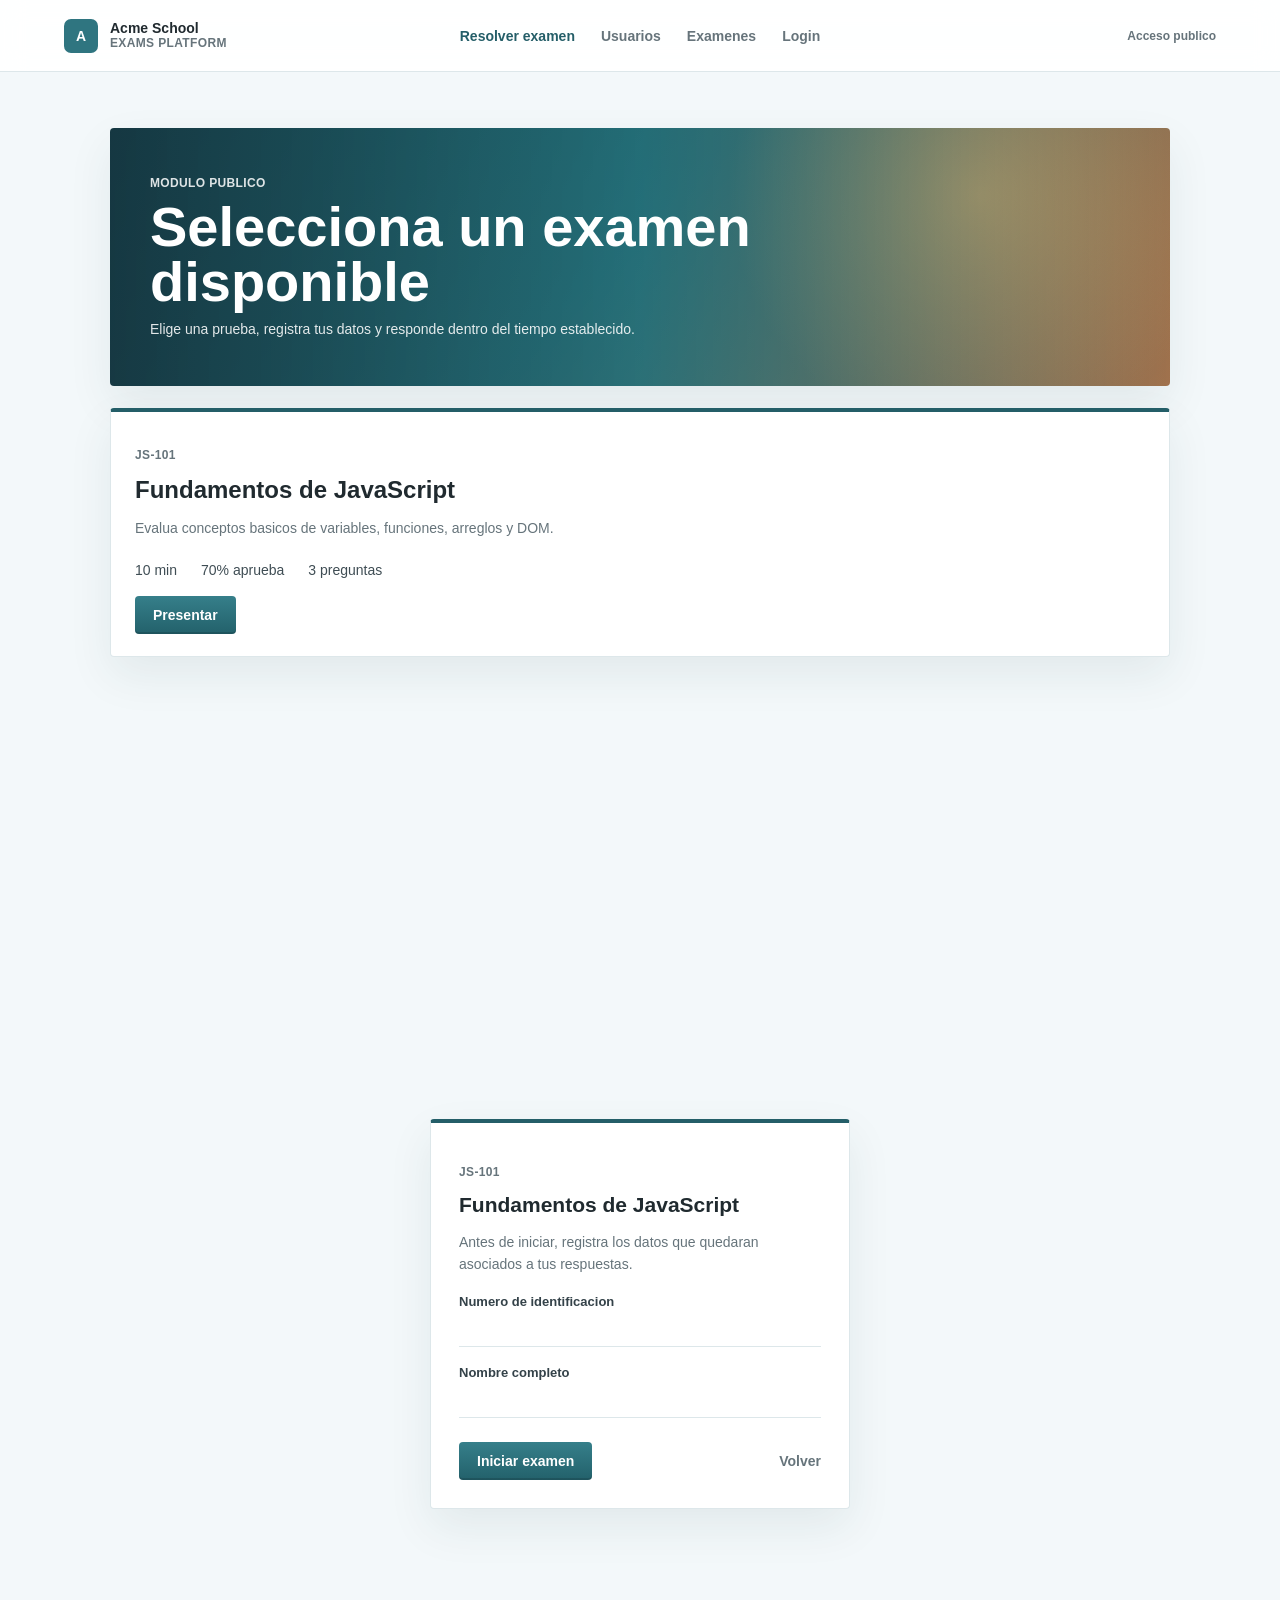
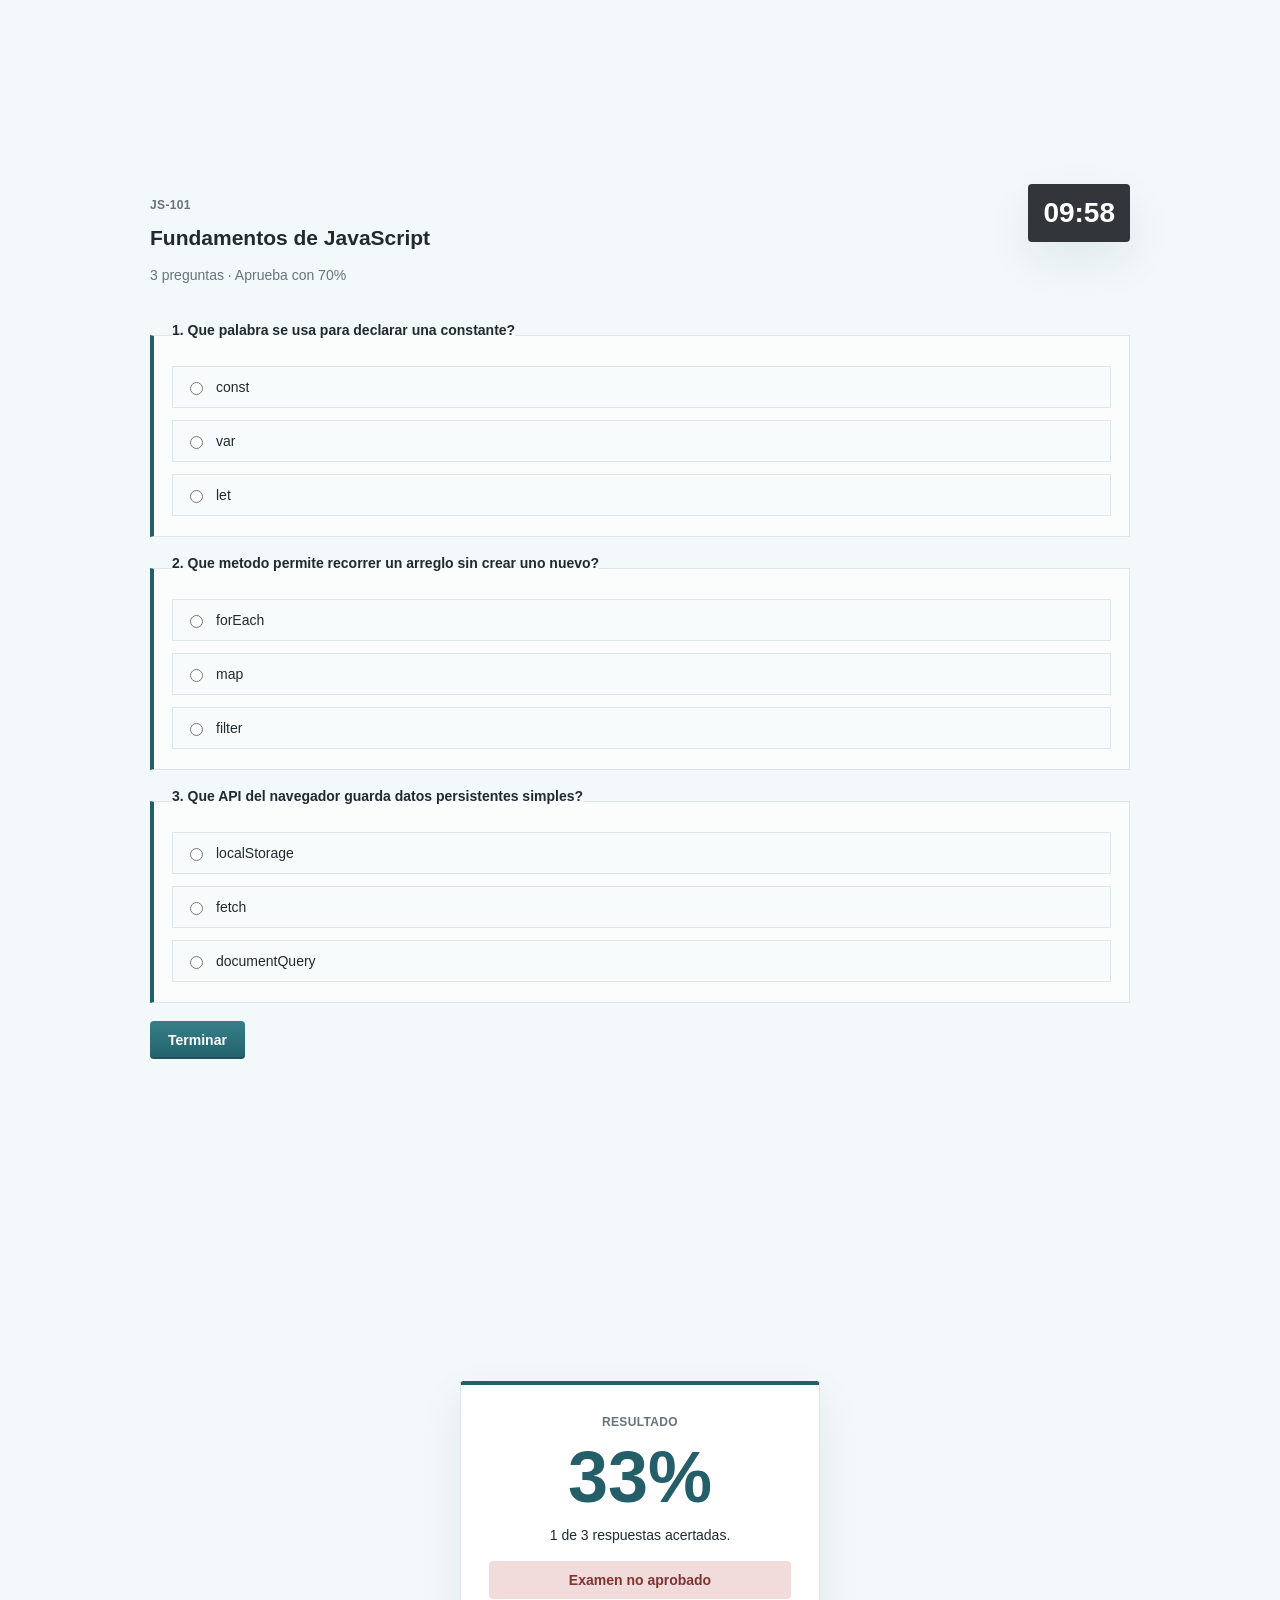
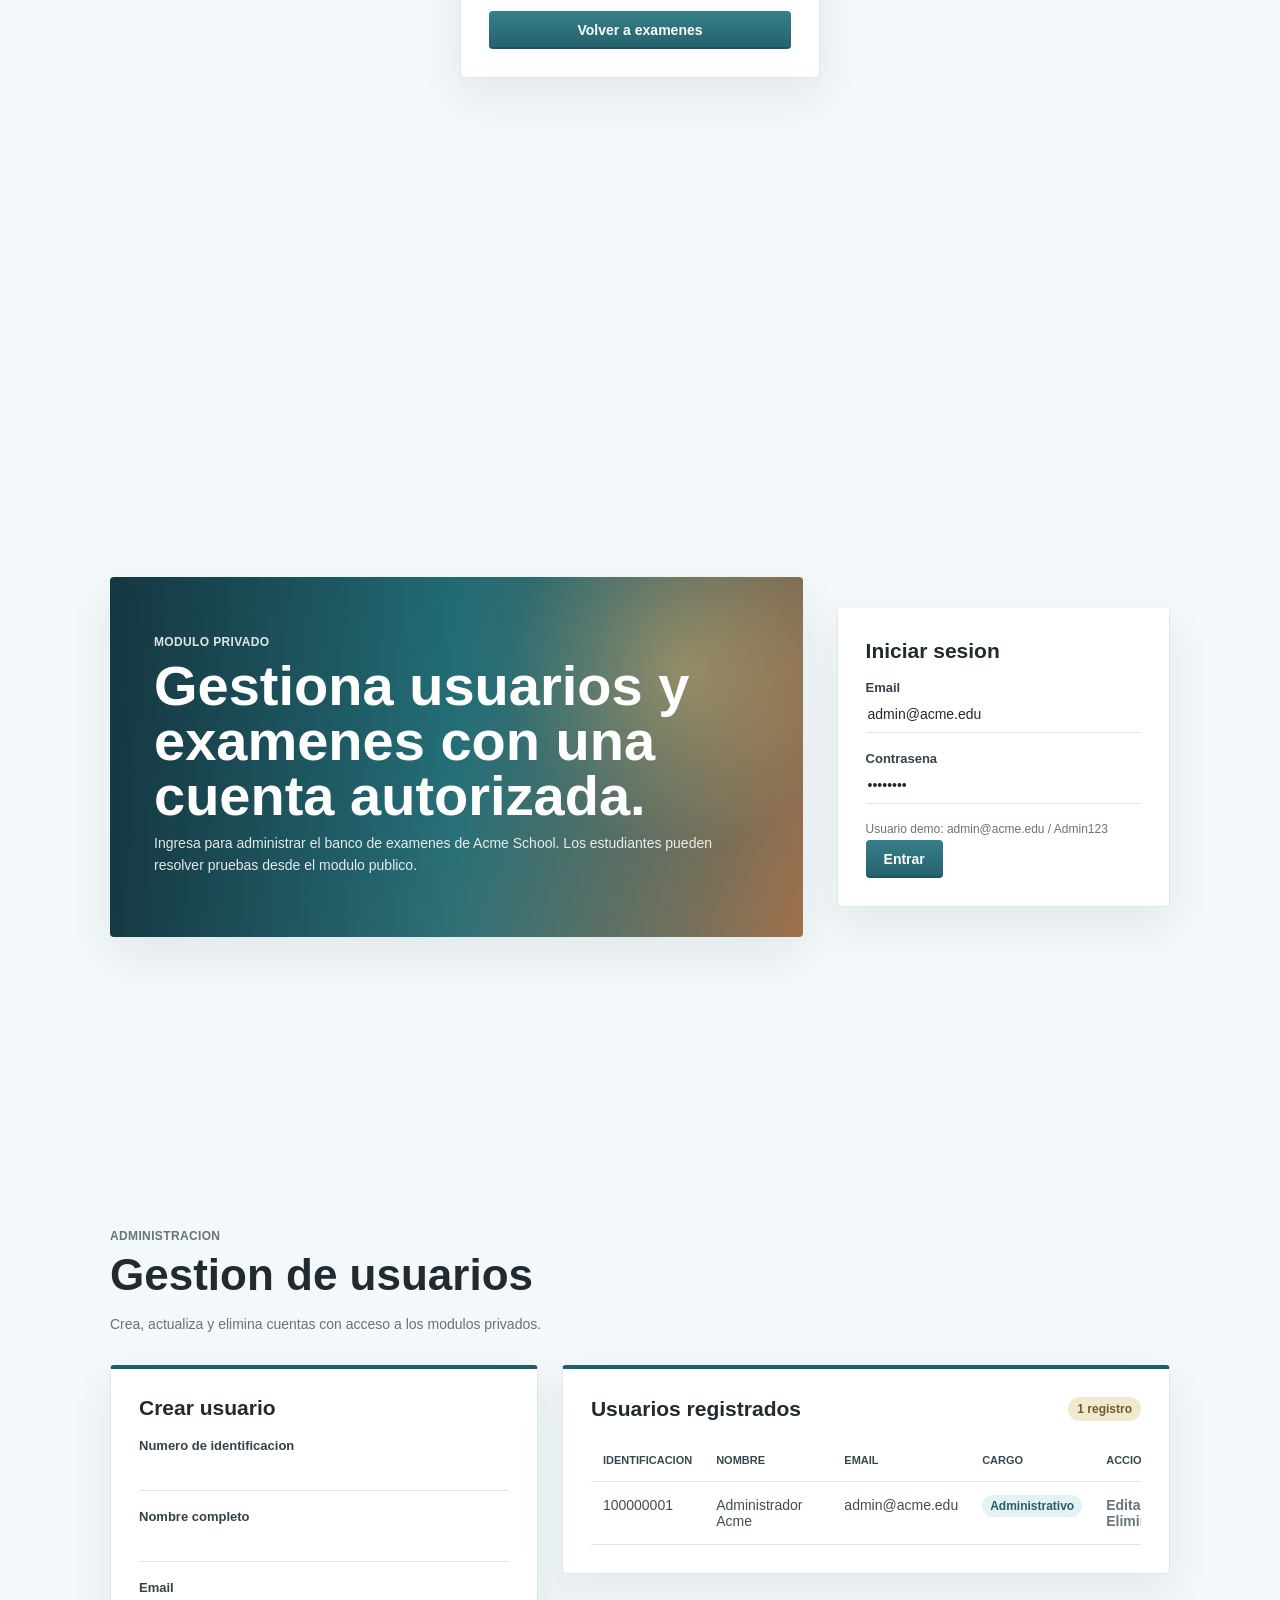
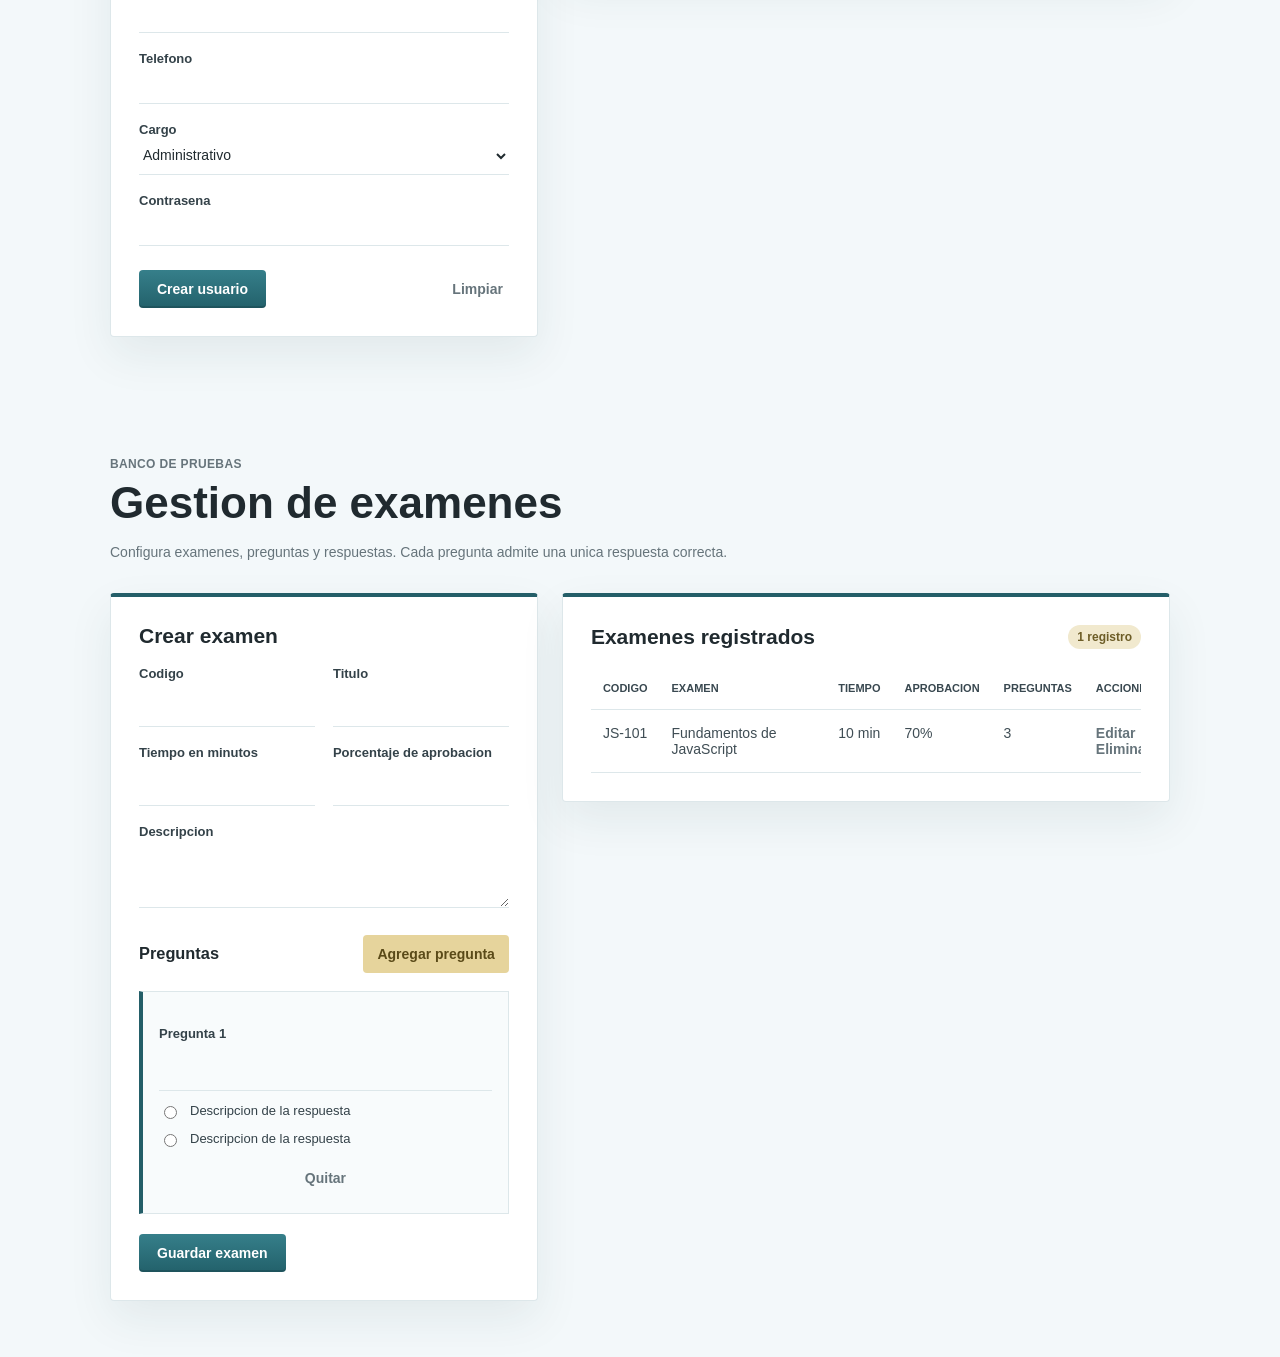
==== index.html @ 134f42f5 "Add Acme School static layout" ====
<!DOCTYPE html>
<html lang="es">
<head>
  <meta charset="UTF-8">
  <meta name="viewport" content="width=device-width, initial-scale=1.0">
  <title>Acme School | Exam platform</title>
  <link rel="stylesheet" href="style.css">
</head>
<body>
  <header class="app-header">
    <a class="brand" href="#resolver">
      <span class="brand-mark">A</span>
      <span>
        <strong>Acme School</strong>
        <small>Exams platform</small>
      </span>
    </a>

    <nav class="main-nav" aria-label="Navegacion principal">
      <a class="active" href="#resolver">Resolver examen</a>
      <a href="#usuarios">Usuarios</a>
      <a href="#examenes">Examenes</a>
      <a href="#login">Login</a>
    </nav>

    <span class="session-label">Acceso publico</span>
  </header>

  <main>
    <section class="view public-view" id="resolver">
      <div class="hero-card">
        <span>Modulo publico</span>
        <h1>Selecciona un examen disponible</h1>
        <p>Elige una prueba, registra tus datos y responde dentro del tiempo establecido.</p>
      </div>

      <article class="exam-card">
        <p class="code">JS-101</p>
        <h2>Fundamentos de JavaScript</h2>
        <p>Evalua conceptos basicos de variables, funciones, arreglos y DOM.</p>
        <div class="meta-row">
          <span>10 min</span>
          <span>70% aprueba</span>
          <span>3 preguntas</span>
        </div>
        <a class="primary-button" href="#registro">Presentar</a>
      </article>
    </section>

    <section class="view centered-view" id="registro">
      <form class="panel narrow-panel">
        <p class="code">JS-101</p>
        <h1>Fundamentos de JavaScript</h1>
        <p>Antes de iniciar, registra los datos que quedaran asociados a tus respuestas.</p>

        <label for="studentId">Numero de identificacion</label>
        <input id="studentId" type="text">

        <label for="studentName">Nombre completo</label>
        <input id="studentName" type="text">

        <div class="form-actions">
          <a class="primary-button" href="#presentacion">Iniciar examen</a>
          <a class="ghost-link" href="#resolver">Volver</a>
        </div>
      </form>
    </section>

    <section class="view exam-view" id="presentacion">
      <div class="exam-heading">
        <div>
          <p class="code">JS-101</p>
          <h1>Fundamentos de JavaScript</h1>
          <p>3 preguntas · Aprueba con 70%</p>
        </div>
        <strong class="timer">09:58</strong>
      </div>

      <form class="questions-form">
        <fieldset class="question-card">
          <legend>1. Que palabra se usa para declarar una constante?</legend>
          <label><input type="radio" name="q1"> const</label>
          <label><input type="radio" name="q1"> var</label>
          <label><input type="radio" name="q1"> let</label>
        </fieldset>

        <fieldset class="question-card">
          <legend>2. Que metodo permite recorrer un arreglo sin crear uno nuevo?</legend>
          <label><input type="radio" name="q2"> forEach</label>
          <label><input type="radio" name="q2"> map</label>
          <label><input type="radio" name="q2"> filter</label>
        </fieldset>

        <fieldset class="question-card">
          <legend>3. Que API del navegador guarda datos persistentes simples?</legend>
          <label><input type="radio" name="q3"> localStorage</label>
          <label><input type="radio" name="q3"> fetch</label>
          <label><input type="radio" name="q3"> documentQuery</label>
        </fieldset>

        <a class="primary-button finish-button" href="#resultado">Terminar</a>
      </form>
    </section>

    <section class="view centered-view" id="resultado">
      <article class="result-card">
        <span>Resultado</span>
        <strong>33%</strong>
        <p>1 de 3 respuestas acertadas.</p>
        <div class="status fail">Examen no aprobado</div>
        <a class="primary-button wide-button" href="#resolver">Volver a examenes</a>
      </article>
    </section>

    <section class="view login-view" id="login">
      <div class="login-hero">
        <span>Modulo privado</span>
        <h1>Gestiona usuarios y examenes con una cuenta autorizada.</h1>
        <p>Ingresa para administrar el banco de examenes de Acme School. Los estudiantes pueden resolver pruebas desde el modulo publico.</p>
      </div>

      <form class="panel login-panel">
        <h2>Iniciar sesion</h2>
        <label for="email">Email</label>
        <input id="email" type="email" value="admin@acme.edu">

        <label for="password">Contrasena</label>
        <input id="password" type="password" value="Admin123">

        <p class="hint">Usuario demo: admin@acme.edu / Admin123</p>
        <button class="primary-button" type="button">Entrar</button>
      </form>
    </section>

    <section class="view management-view" id="usuarios">
      <div class="section-title">
        <span>Administracion</span>
        <h1>Gestion de usuarios</h1>
        <p>Crea, actualiza y elimina cuentas con acceso a los modulos privados.</p>
      </div>

      <div class="split-layout">
        <form class="panel">
          <h2>Crear usuario</h2>
          <label>Numero de identificacion</label>
          <input type="text">
          <label>Nombre completo</label>
          <input type="text">
          <label>Email</label>
          <input type="email">
          <label>Telefono</label>
          <input type="tel">
          <label>Cargo</label>
          <select>
            <option>Administrativo</option>
            <option>Docente</option>
          </select>
          <label>Contrasena</label>
          <input type="password">
          <div class="form-actions">
            <button class="primary-button" type="button">Crear usuario</button>
            <button class="plain-button" type="button">Limpiar</button>
          </div>
        </form>

        <article class="panel table-panel">
          <div class="panel-title-row">
            <h2>Usuarios registrados</h2>
            <span>1 registro</span>
          </div>
          <div class="table-wrap">
            <table>
              <thead>
                <tr>
                  <th>Identificacion</th>
                  <th>Nombre</th>
                  <th>Email</th>
                  <th>Cargo</th>
                  <th>Acciones</th>
                </tr>
              </thead>
              <tbody>
                <tr>
                  <td>100000001</td>
                  <td>Administrador Acme</td>
                  <td>admin@acme.edu</td>
                  <td><span class="pill">Administrativo</span></td>
                  <td><a href="#">Editar</a> <a href="#">Eliminar</a></td>
                </tr>
              </tbody>
            </table>
          </div>
        </article>
      </div>
    </section>

    <section class="view management-view" id="examenes">
      <div class="section-title">
        <span>Banco de pruebas</span>
        <h1>Gestion de examenes</h1>
        <p>Configura examenes, preguntas y respuestas. Cada pregunta admite una unica respuesta correcta.</p>
      </div>

      <div class="split-layout">
        <form class="panel">
          <h2>Crear examen</h2>
          <div class="two-columns">
            <label>Codigo<input type="text"></label>
            <label>Titulo<input type="text"></label>
            <label>Tiempo en minutos<input type="number"></label>
            <label>Porcentaje de aprobacion<input type="number"></label>
          </div>
          <label>Descripcion</label>
          <textarea rows="4"></textarea>

          <div class="panel-title-row questions-title">
            <h3>Preguntas</h3>
            <button class="secondary-button" type="button">Agregar pregunta</button>
          </div>

          <div class="question-editor">
            <label>Pregunta 1</label>
            <input type="text">
            <label class="answer-row"><input type="radio" name="correct"> Descripcion de la respuesta</label>
            <label class="answer-row"><input type="radio" name="correct"> Descripcion de la respuesta</label>
            <button class="plain-button" type="button">Quitar</button>
          </div>

          <button class="primary-button" type="button">Guardar examen</button>
        </form>

        <article class="panel table-panel">
          <div class="panel-title-row">
            <h2>Examenes registrados</h2>
            <span>1 registro</span>
          </div>
          <div class="table-wrap">
            <table>
              <thead>
                <tr>
                  <th>Codigo</th>
                  <th>Examen</th>
                  <th>Tiempo</th>
                  <th>Aprobacion</th>
                  <th>Preguntas</th>
                  <th>Acciones</th>
                </tr>
              </thead>
              <tbody>
                <tr>
                  <td>JS-101</td>
                  <td>Fundamentos de JavaScript</td>
                  <td>10 min</td>
                  <td>70%</td>
                  <td>3</td>
                  <td><a href="#">Editar</a> <a href="#">Eliminar</a></td>
                </tr>
              </tbody>
            </table>
          </div>
        </article>
      </div>
    </section>
  </main>
</body>
</html>
---- style.css ----
* {
  box-sizing: border-box;
}

:root {
  --bg: #f3f8fa;
  --surface: #ffffff;
  --surface-soft: #f8fbfc;
  --line: #dde7ea;
  --text: #202a2f;
  --muted: #66747b;
  --brand: #2f7580;
  --brand-dark: #245e68;
  --brand-soft: #e5f2f4;
  --warning: #e6d49c;
  --danger-soft: #f1dcdb;
  --danger: #7f3432;
  --shadow: 0 18px 45px rgba(30, 58, 66, 0.08);
}

html {
  scroll-behavior: smooth;
}

body {
  margin: 0;
  background: var(--bg);
  color: var(--text);
  font-family: "Inter", "Segoe UI", Arial, sans-serif;
  font-size: 14px;
}

a {
  color: inherit;
  text-decoration: none;
}

button,
input,
select,
textarea {
  font: inherit;
}

.app-header {
  position: sticky;
  top: 0;
  z-index: 10;
  display: grid;
  grid-template-columns: 1fr auto 1fr;
  align-items: center;
  height: 72px;
  padding: 0 64px;
  border-bottom: 1px solid var(--line);
  background: rgba(255, 255, 255, 0.92);
  backdrop-filter: blur(12px);
}

.brand {
  display: flex;
  align-items: center;
  gap: 12px;
  width: fit-content;
}

.brand-mark {
  display: grid;
  place-items: center;
  width: 34px;
  height: 34px;
  border-radius: 7px;
  background: var(--brand);
  color: #ffffff;
  font-weight: 800;
}

.brand strong,
.brand small {
  display: block;
  line-height: 1.1;
}

.brand small,
.session-label,
.section-title span,
.hero-card span,
.login-hero span,
.result-card span,
.code {
  color: var(--muted);
  font-size: 12px;
  font-weight: 700;
  text-transform: uppercase;
  letter-spacing: 0.03em;
}

.main-nav {
  display: flex;
  align-items: center;
  justify-content: center;
  gap: 26px;
}

.main-nav a {
  color: var(--muted);
  font-size: 14px;
  font-weight: 600;
}

.main-nav a.active,
.main-nav a:hover {
  color: var(--brand-dark);
}

.session-label {
  justify-self: end;
  text-transform: none;
  letter-spacing: 0;
}

.view {
  width: min(100% - 48px, 1060px);
  min-height: calc(100vh - 72px);
  margin: 0 auto;
  padding: 56px 0;
}

.public-view {
  display: grid;
  align-content: start;
  gap: 22px;
}

.hero-card,
.login-hero {
  overflow: hidden;
  border-radius: 4px;
  color: #ffffff;
  background:
    linear-gradient(90deg, rgba(21, 56, 66, 0.92), rgba(31, 117, 127, 0.72), rgba(151, 107, 70, 0.48)),
    radial-gradient(circle at 82% 26%, rgba(235, 191, 116, 0.85), transparent 28%),
    linear-gradient(135deg, #17323b 0%, #315e66 48%, #a97752 100%);
  box-shadow: var(--shadow);
}

.hero-card {
  min-height: 176px;
  padding: 46px 40px;
}

.hero-card span,
.login-hero span {
  color: rgba(255, 255, 255, 0.86);
}

.hero-card h1,
.login-hero h1 {
  max-width: 720px;
  margin: 10px 0 8px;
  color: #ffffff;
  font-size: clamp(34px, 5vw, 56px);
  line-height: 0.98;
  letter-spacing: 0;
}

.hero-card p,
.login-hero p {
  max-width: 620px;
  margin: 0;
  color: rgba(255, 255, 255, 0.88);
  line-height: 1.6;
}

.exam-card,
.panel,
.result-card {
  border: 1px solid var(--line);
  border-top: 4px solid var(--brand-dark);
  border-radius: 4px;
  background: var(--surface);
  box-shadow: var(--shadow);
}

.exam-card {
  padding: 22px 24px;
}

.exam-card h2,
.panel h2,
.section-title h1,
.exam-heading h1,
.narrow-panel h1 {
  margin: 0;
  color: var(--text);
  line-height: 1.08;
}

.exam-card h2 {
  margin-top: 8px;
  font-size: 24px;
}

.exam-card p,
.panel p,
.section-title p,
.exam-heading p,
.narrow-panel p {
  color: var(--muted);
  line-height: 1.6;
}

.meta-row {
  display: flex;
  flex-wrap: wrap;
  gap: 24px;
  margin: 22px 0 18px;
  color: #3f4d54;
}

.primary-button,
.secondary-button,
.plain-button {
  display: inline-flex;
  align-items: center;
  justify-content: center;
  min-height: 38px;
  border: 0;
  border-radius: 4px;
  cursor: pointer;
  font-weight: 800;
}

.primary-button {
  padding: 0 18px;
  background: linear-gradient(180deg, #367f8a, #23616b);
  color: #ffffff;
  box-shadow: inset 0 -2px 0 rgba(0, 0, 0, 0.14);
}

.secondary-button {
  padding: 0 14px;
  background: var(--warning);
  color: #5a4a18;
}

.plain-button,
.ghost-link {
  background: transparent;
  color: var(--muted);
  font-weight: 700;
}

.centered-view {
  display: grid;
  place-items: center;
}

.panel,
.result-card {
  padding: 28px;
}

.narrow-panel {
  width: min(100%, 420px);
}

.panel label {
  display: grid;
  gap: 8px;
  margin-top: 18px;
  color: #344249;
  font-size: 13px;
  font-weight: 800;
}

.panel input,
.panel select,
.panel textarea {
  width: 100%;
  min-height: 38px;
  border: 0;
  border-bottom: 1px solid var(--line);
  background: transparent;
  color: var(--text);
  outline: none;
}

.form-actions {
  display: flex;
  align-items: center;
  justify-content: space-between;
  gap: 18px;
  margin-top: 24px;
}

.exam-view {
  max-width: 980px;
}

.exam-heading {
  display: flex;
  align-items: start;
  justify-content: space-between;
  gap: 24px;
  margin-bottom: 22px;
}

.timer {
  min-width: 86px;
  padding: 13px 15px;
  border-radius: 4px;
  background: #32363a;
  color: #ffffff;
  font-size: 28px;
  text-align: center;
  box-shadow: var(--shadow);
}

.questions-form {
  display: grid;
  gap: 18px;
}

.question-card {
  display: grid;
  gap: 12px;
  margin: 0;
  padding: 18px 18px 20px;
  border: 1px solid var(--line);
  border-left: 4px solid var(--brand-dark);
  background: rgba(255, 255, 255, 0.72);
}

.question-card legend {
  padding: 0 0 10px;
  color: var(--text);
  font-weight: 800;
}

.question-card label {
  display: flex;
  align-items: center;
  gap: 10px;
  padding: 12px;
  border: 1px solid var(--line);
  background: var(--surface-soft);
}

.finish-button {
  width: fit-content;
}

.result-card {
  width: min(100%, 360px);
  text-align: center;
}

.result-card strong {
  display: block;
  margin: 12px 0 4px;
  color: var(--brand-dark);
  font-size: 72px;
  line-height: 1;
}

.status {
  margin: 18px 0 12px;
  padding: 11px;
  border-radius: 4px;
  font-weight: 800;
}

.status.fail {
  background: var(--danger-soft);
  color: var(--danger);
}

.wide-button {
  width: 100%;
}

.login-view {
  display: grid;
  grid-template-columns: minmax(0, 1.35fr) minmax(300px, 0.65fr);
  align-items: center;
  gap: 34px;
}

.login-hero {
  min-height: 360px;
  padding: 56px 44px;
}

.login-panel {
  border-top-color: transparent;
}

.hint {
  margin: 16px 0 0;
  font-size: 12px;
}

.section-title {
  margin-bottom: 30px;
}

.section-title h1 {
  margin: 8px 0;
  font-size: 44px;
}

.split-layout {
  display: grid;
  grid-template-columns: minmax(320px, 0.95fr) minmax(360px, 1.35fr);
  align-items: start;
  gap: 24px;
}

.panel-title-row {
  display: flex;
  align-items: center;
  justify-content: space-between;
  gap: 18px;
  margin-bottom: 18px;
}

.panel-title-row h2,
.panel-title-row h3 {
  margin: 0;
}

.panel-title-row span {
  padding: 5px 9px;
  border-radius: 999px;
  background: #f1e9ce;
  color: #6d5d27;
  font-size: 12px;
  font-weight: 800;
}

.table-wrap {
  overflow-x: auto;
}

table {
  width: 100%;
  border-collapse: collapse;
  min-width: 620px;
}

th,
td {
  padding: 15px 12px;
  border-bottom: 1px solid var(--line);
  text-align: left;
  vertical-align: top;
}

th {
  color: #394850;
  font-size: 11px;
  text-transform: uppercase;
}

td {
  color: #3f4d54;
}

td a {
  margin-right: 12px;
  color: var(--muted);
  font-weight: 700;
}

.pill {
  padding: 4px 8px;
  border-radius: 999px;
  background: var(--brand-soft);
  color: var(--brand-dark);
  font-size: 12px;
  font-weight: 800;
}

.two-columns {
  display: grid;
  grid-template-columns: repeat(2, minmax(0, 1fr));
  gap: 0 18px;
}

.questions-title {
  margin-top: 24px;
}

.question-editor {
  display: grid;
  gap: 12px;
  margin: 10px 0 20px;
  padding: 16px;
  border: 1px solid var(--line);
  border-left: 4px solid var(--brand-dark);
  background: var(--surface-soft);
}

.answer-row {
  display: flex !important;
  grid-template-columns: none;
  align-items: center;
  gap: 10px !important;
  margin-top: 0 !important;
  font-weight: 500 !important;
}

.answer-row input {
  width: auto;
  min-height: auto;
}

@media (max-width: 900px) {
  .app-header {
    grid-template-columns: 1fr;
    height: auto;
    gap: 14px;
    padding: 18px 24px;
  }

  .main-nav {
    flex-wrap: wrap;
    justify-content: flex-start;
  }

  .session-label {
    justify-self: start;
  }

  .view {
    min-height: auto;
    padding: 40px 0;
  }

  .login-view,
  .split-layout {
    grid-template-columns: 1fr;
  }

  .hero-card h1,
  .login-hero h1 {
    font-size: 38px;
  }
}

@media (max-width: 560px) {
  .view {
    width: min(100% - 28px, 1060px);
  }

  .hero-card,
  .login-hero,
  .panel,
  .result-card {
    padding: 22px;
  }

  .section-title h1 {
    font-size: 34px;
  }

  .exam-heading,
  .form-actions,
  .panel-title-row {
    align-items: flex-start;
    flex-direction: column;
  }

  .two-columns {
    grid-template-columns: 1fr;
  }
}
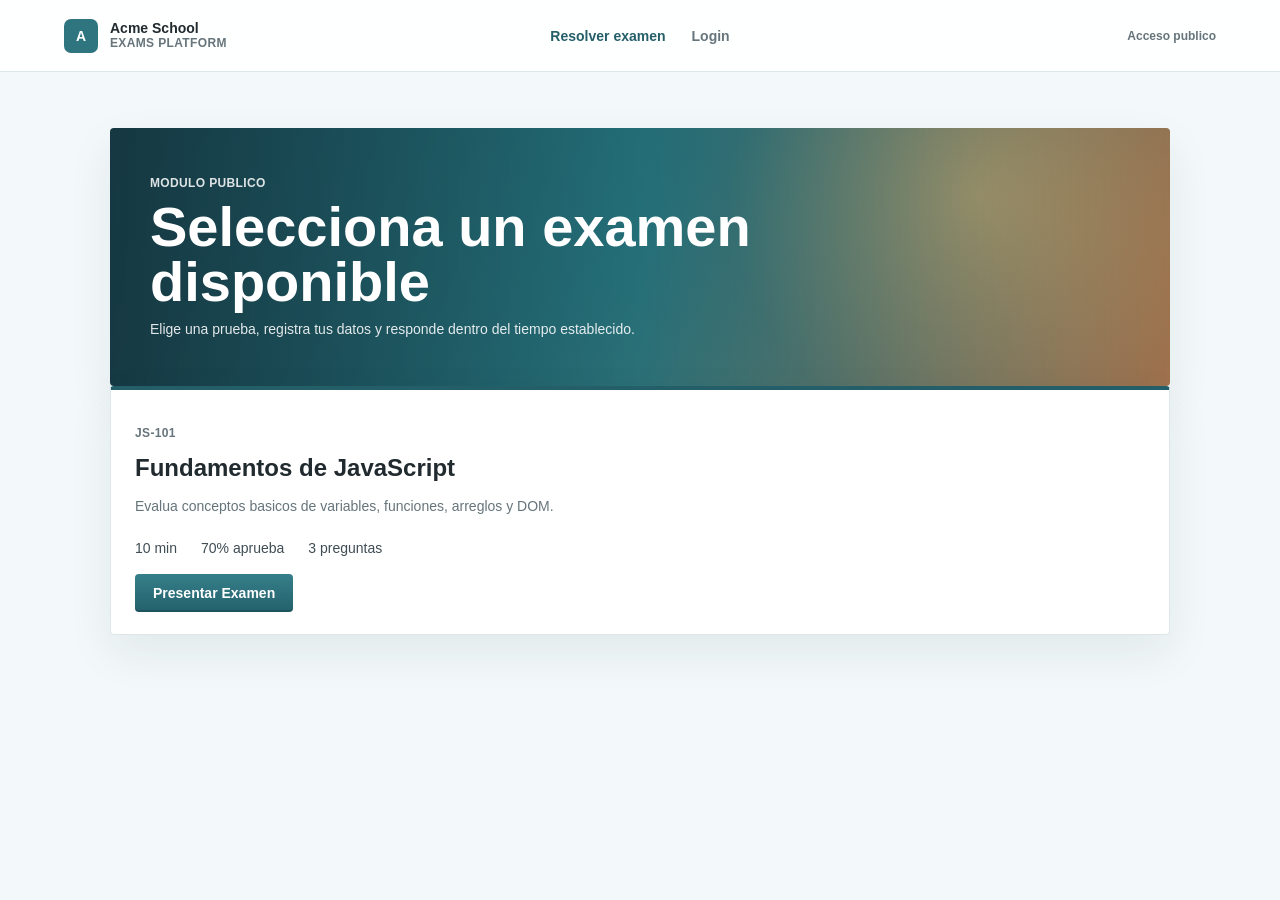
==== commit d2585872: "feat: implementar resolucion publica de examenes" ====
--- a/index.html
+++ b/index.html
@@ -3,12 +3,13 @@
 <head>
   <meta charset="UTF-8">
   <meta name="viewport" content="width=device-width, initial-scale=1.0">
-  <title>Acme School | Exam platform</title>
+  <title>Acme School | Resolver examen</title>
   <link rel="stylesheet" href="style.css">
+  <script src="script.js" defer></script>
 </head>
 <body>
   <header class="app-header">
-    <a class="brand" href="#resolver">
+    <a class="brand" href="index.html">
       <span class="brand-mark">A</span>
       <span>
         <strong>Acme School</strong>
@@ -17,250 +18,15 @@
     </a>
 
     <nav class="main-nav" aria-label="Navegacion principal">
-      <a class="active" href="#resolver">Resolver examen</a>
-      <a href="#usuarios">Usuarios</a>
-      <a href="#examenes">Examenes</a>
-      <a href="#login">Login</a>
+      <a class="active" href="index.html">Resolver examen</a>
+      <a href="login.html">Login</a>
     </nav>
 
     <span class="session-label">Acceso publico</span>
   </header>
 
-  <main>
-    <section class="view public-view" id="resolver">
-      <div class="hero-card">
-        <span>Modulo publico</span>
-        <h1>Selecciona un examen disponible</h1>
-        <p>Elige una prueba, registra tus datos y responde dentro del tiempo establecido.</p>
-      </div>
-
-      <article class="exam-card">
-        <p class="code">JS-101</p>
-        <h2>Fundamentos de JavaScript</h2>
-        <p>Evalua conceptos basicos de variables, funciones, arreglos y DOM.</p>
-        <div class="meta-row">
-          <span>10 min</span>
-          <span>70% aprueba</span>
-          <span>3 preguntas</span>
-        </div>
-        <a class="primary-button" href="#registro">Presentar</a>
-      </article>
-    </section>
-
-    <section class="view centered-view" id="registro">
-      <form class="panel narrow-panel">
-        <p class="code">JS-101</p>
-        <h1>Fundamentos de JavaScript</h1>
-        <p>Antes de iniciar, registra los datos que quedaran asociados a tus respuestas.</p>
-
-        <label for="studentId">Numero de identificacion</label>
-        <input id="studentId" type="text">
-
-        <label for="studentName">Nombre completo</label>
-        <input id="studentName" type="text">
-
-        <div class="form-actions">
-          <a class="primary-button" href="#presentacion">Iniciar examen</a>
-          <a class="ghost-link" href="#resolver">Volver</a>
-        </div>
-      </form>
-    </section>
-
-    <section class="view exam-view" id="presentacion">
-      <div class="exam-heading">
-        <div>
-          <p class="code">JS-101</p>
-          <h1>Fundamentos de JavaScript</h1>
-          <p>3 preguntas · Aprueba con 70%</p>
-        </div>
-        <strong class="timer">09:58</strong>
-      </div>
-
-      <form class="questions-form">
-        <fieldset class="question-card">
-          <legend>1. Que palabra se usa para declarar una constante?</legend>
-          <label><input type="radio" name="q1"> const</label>
-          <label><input type="radio" name="q1"> var</label>
-          <label><input type="radio" name="q1"> let</label>
-        </fieldset>
-
-        <fieldset class="question-card">
-          <legend>2. Que metodo permite recorrer un arreglo sin crear uno nuevo?</legend>
-          <label><input type="radio" name="q2"> forEach</label>
-          <label><input type="radio" name="q2"> map</label>
-          <label><input type="radio" name="q2"> filter</label>
-        </fieldset>
-
-        <fieldset class="question-card">
-          <legend>3. Que API del navegador guarda datos persistentes simples?</legend>
-          <label><input type="radio" name="q3"> localStorage</label>
-          <label><input type="radio" name="q3"> fetch</label>
-          <label><input type="radio" name="q3"> documentQuery</label>
-        </fieldset>
-
-        <a class="primary-button finish-button" href="#resultado">Terminar</a>
-      </form>
-    </section>
-
-    <section class="view centered-view" id="resultado">
-      <article class="result-card">
-        <span>Resultado</span>
-        <strong>33%</strong>
-        <p>1 de 3 respuestas acertadas.</p>
-        <div class="status fail">Examen no aprobado</div>
-        <a class="primary-button wide-button" href="#resolver">Volver a examenes</a>
-      </article>
-    </section>
-
-    <section class="view login-view" id="login">
-      <div class="login-hero">
-        <span>Modulo privado</span>
-        <h1>Gestiona usuarios y examenes con una cuenta autorizada.</h1>
-        <p>Ingresa para administrar el banco de examenes de Acme School. Los estudiantes pueden resolver pruebas desde el modulo publico.</p>
-      </div>
-
-      <form class="panel login-panel">
-        <h2>Iniciar sesion</h2>
-        <label for="email">Email</label>
-        <input id="email" type="email" value="admin@acme.edu">
-
-        <label for="password">Contrasena</label>
-        <input id="password" type="password" value="Admin123">
-
-        <p class="hint">Usuario demo: admin@acme.edu / Admin123</p>
-        <button class="primary-button" type="button">Entrar</button>
-      </form>
-    </section>
-
-    <section class="view management-view" id="usuarios">
-      <div class="section-title">
-        <span>Administracion</span>
-        <h1>Gestion de usuarios</h1>
-        <p>Crea, actualiza y elimina cuentas con acceso a los modulos privados.</p>
-      </div>
-
-      <div class="split-layout">
-        <form class="panel">
-          <h2>Crear usuario</h2>
-          <label>Numero de identificacion</label>
-          <input type="text">
-          <label>Nombre completo</label>
-          <input type="text">
-          <label>Email</label>
-          <input type="email">
-          <label>Telefono</label>
-          <input type="tel">
-          <label>Cargo</label>
-          <select>
-            <option>Administrativo</option>
-            <option>Docente</option>
-          </select>
-          <label>Contrasena</label>
-          <input type="password">
-          <div class="form-actions">
-            <button class="primary-button" type="button">Crear usuario</button>
-            <button class="plain-button" type="button">Limpiar</button>
-          </div>
-        </form>
-
-        <article class="panel table-panel">
-          <div class="panel-title-row">
-            <h2>Usuarios registrados</h2>
-            <span>1 registro</span>
-          </div>
-          <div class="table-wrap">
-            <table>
-              <thead>
-                <tr>
-                  <th>Identificacion</th>
-                  <th>Nombre</th>
-                  <th>Email</th>
-                  <th>Cargo</th>
-                  <th>Acciones</th>
-                </tr>
-              </thead>
-              <tbody>
-                <tr>
-                  <td>100000001</td>
-                  <td>Administrador Acme</td>
-                  <td>admin@acme.edu</td>
-                  <td><span class="pill">Administrativo</span></td>
-                  <td><a href="#">Editar</a> <a href="#">Eliminar</a></td>
-                </tr>
-              </tbody>
-            </table>
-          </div>
-        </article>
-      </div>
-    </section>
-
-    <section class="view management-view" id="examenes">
-      <div class="section-title">
-        <span>Banco de pruebas</span>
-        <h1>Gestion de examenes</h1>
-        <p>Configura examenes, preguntas y respuestas. Cada pregunta admite una unica respuesta correcta.</p>
-      </div>
-
-      <div class="split-layout">
-        <form class="panel">
-          <h2>Crear examen</h2>
-          <div class="two-columns">
-            <label>Codigo<input type="text"></label>
-            <label>Titulo<input type="text"></label>
-            <label>Tiempo en minutos<input type="number"></label>
-            <label>Porcentaje de aprobacion<input type="number"></label>
-          </div>
-          <label>Descripcion</label>
-          <textarea rows="4"></textarea>
-
-          <div class="panel-title-row questions-title">
-            <h3>Preguntas</h3>
-            <button class="secondary-button" type="button">Agregar pregunta</button>
-          </div>
-
-          <div class="question-editor">
-            <label>Pregunta 1</label>
-            <input type="text">
-            <label class="answer-row"><input type="radio" name="correct"> Descripcion de la respuesta</label>
-            <label class="answer-row"><input type="radio" name="correct"> Descripcion de la respuesta</label>
-            <button class="plain-button" type="button">Quitar</button>
-          </div>
-
-          <button class="primary-button" type="button">Guardar examen</button>
-        </form>
-
-        <article class="panel table-panel">
-          <div class="panel-title-row">
-            <h2>Examenes registrados</h2>
-            <span>1 registro</span>
-          </div>
-          <div class="table-wrap">
-            <table>
-              <thead>
-                <tr>
-                  <th>Codigo</th>
-                  <th>Examen</th>
-                  <th>Tiempo</th>
-                  <th>Aprobacion</th>
-                  <th>Preguntas</th>
-                  <th>Acciones</th>
-                </tr>
-              </thead>
-              <tbody>
-                <tr>
-                  <td>JS-101</td>
-                  <td>Fundamentos de JavaScript</td>
-                  <td>10 min</td>
-                  <td>70%</td>
-                  <td>3</td>
-                  <td><a href="#">Editar</a> <a href="#">Eliminar</a></td>
-                </tr>
-              </tbody>
-            </table>
-          </div>
-        </article>
-      </div>
-    </section>
+  <main class="view public-view">
+    <exam-hub-view></exam-hub-view>
   </main>
 </body>
 </html>
--- a/style.css
+++ b/style.css
@@ -131,6 +131,18 @@
   gap: 22px;
 }
 
+exam-hub-view,
+student-register-view,
+exam-runner-view,
+exam-result-view {
+  display: block;
+}
+
+.exam-list {
+  display: grid;
+  gap: 18px;
+}
+
 .hero-card,
 .login-hero {
   overflow: hidden;
@@ -316,6 +328,27 @@
   box-shadow: var(--shadow);
 }
 
+.timer-danger {
+  background: #7f3432;
+}
+
+.runner-stats {
+  display: flex;
+  flex-wrap: wrap;
+  gap: 12px;
+  margin-bottom: 18px;
+}
+
+.runner-stats span {
+  padding: 8px 12px;
+  border: 1px solid var(--line);
+  border-radius: 999px;
+  background: var(--surface);
+  color: var(--muted);
+  font-size: 12px;
+  font-weight: 800;
+}
+
 .questions-form {
   display: grid;
   gap: 18px;
@@ -350,6 +383,18 @@
   width: fit-content;
 }
 
+.runner-actions {
+  display: flex;
+  flex-wrap: wrap;
+  align-items: center;
+  gap: 12px;
+}
+
+.runner-actions button:disabled {
+  cursor: not-allowed;
+  opacity: 0.45;
+}
+
 .result-card {
   width: min(100%, 360px);
   text-align: center;
@@ -375,6 +420,15 @@
   color: var(--danger);
 }
 
+.status.pass {
+  background: #dcefe7;
+  color: #1f6a55;
+}
+
+.result-meta {
+  font-size: 12px;
+}
+
 .wide-button {
   width: 100%;
 }
@@ -398,6 +452,14 @@
 .hint {
   margin: 16px 0 0;
   font-size: 12px;
+}
+
+.field-help {
+  display: block;
+  margin-top: 6px;
+  color: var(--muted);
+  font-size: 12px;
+  line-height: 1.4;
 }
 
 .section-title {
@@ -515,6 +577,11 @@
   min-height: auto;
 }
 
+.answer-row input[type="text"] {
+  width: 100%;
+  min-height: 34px;
+}
+
 @media (max-width: 900px) {
   .app-header {
     grid-template-columns: 1fr;
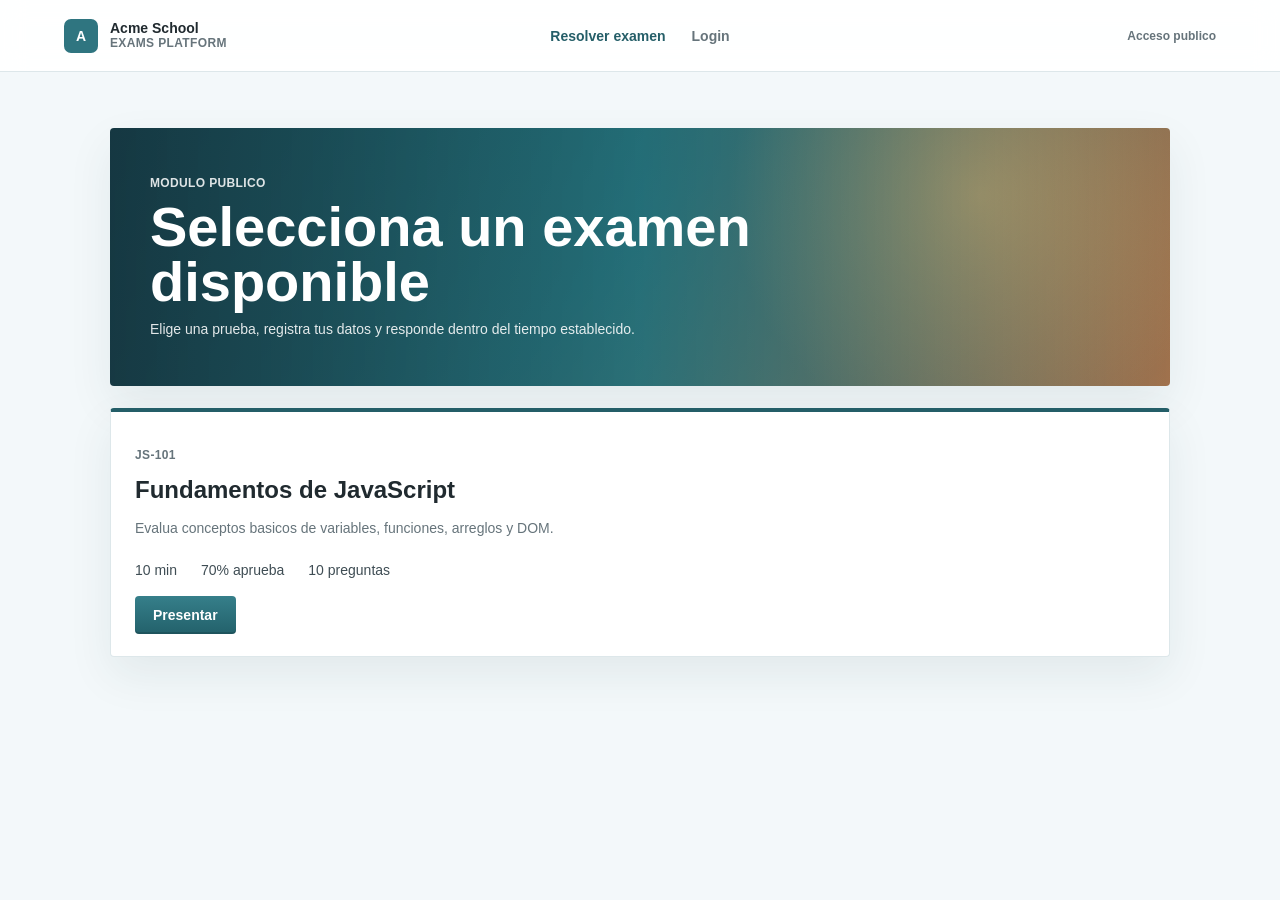
==== commit 5cfed424: "refactor: :sparkles: agregando funciones 1 maria" ====
--- a/index.html
+++ b/index.html
@@ -5,7 +5,6 @@
   <meta name="viewport" content="width=device-width, initial-scale=1.0">
   <title>Acme School | Resolver examen</title>
   <link rel="stylesheet" href="style.css">
-  <script src="script.js" defer></script>
 </head>
 <body>
   <header class="app-header">
@@ -26,7 +25,23 @@
   </header>
 
   <main class="view public-view">
-    <exam-hub-view></exam-hub-view>
+    <div class="hero-card">
+      <span>Modulo publico</span>
+      <h1>Selecciona un examen disponible</h1>
+      <p>Elige una prueba, registra tus datos y responde dentro del tiempo establecido.</p>
+    </div>
+
+    <article class="exam-card">
+      <p class="code">JS-101</p>
+      <h2>Fundamentos de JavaScript</h2>
+      <p>Evalua conceptos basicos de variables, funciones, arreglos y DOM.</p>
+      <div class="meta-row">
+        <span>10 min</span>
+        <span>70% aprueba</span>
+        <span>10 preguntas</span>
+      </div>
+      <a class="primary-button" href="registro.html">Presentar</a>
+    </article>
   </main>
 </body>
 </html>
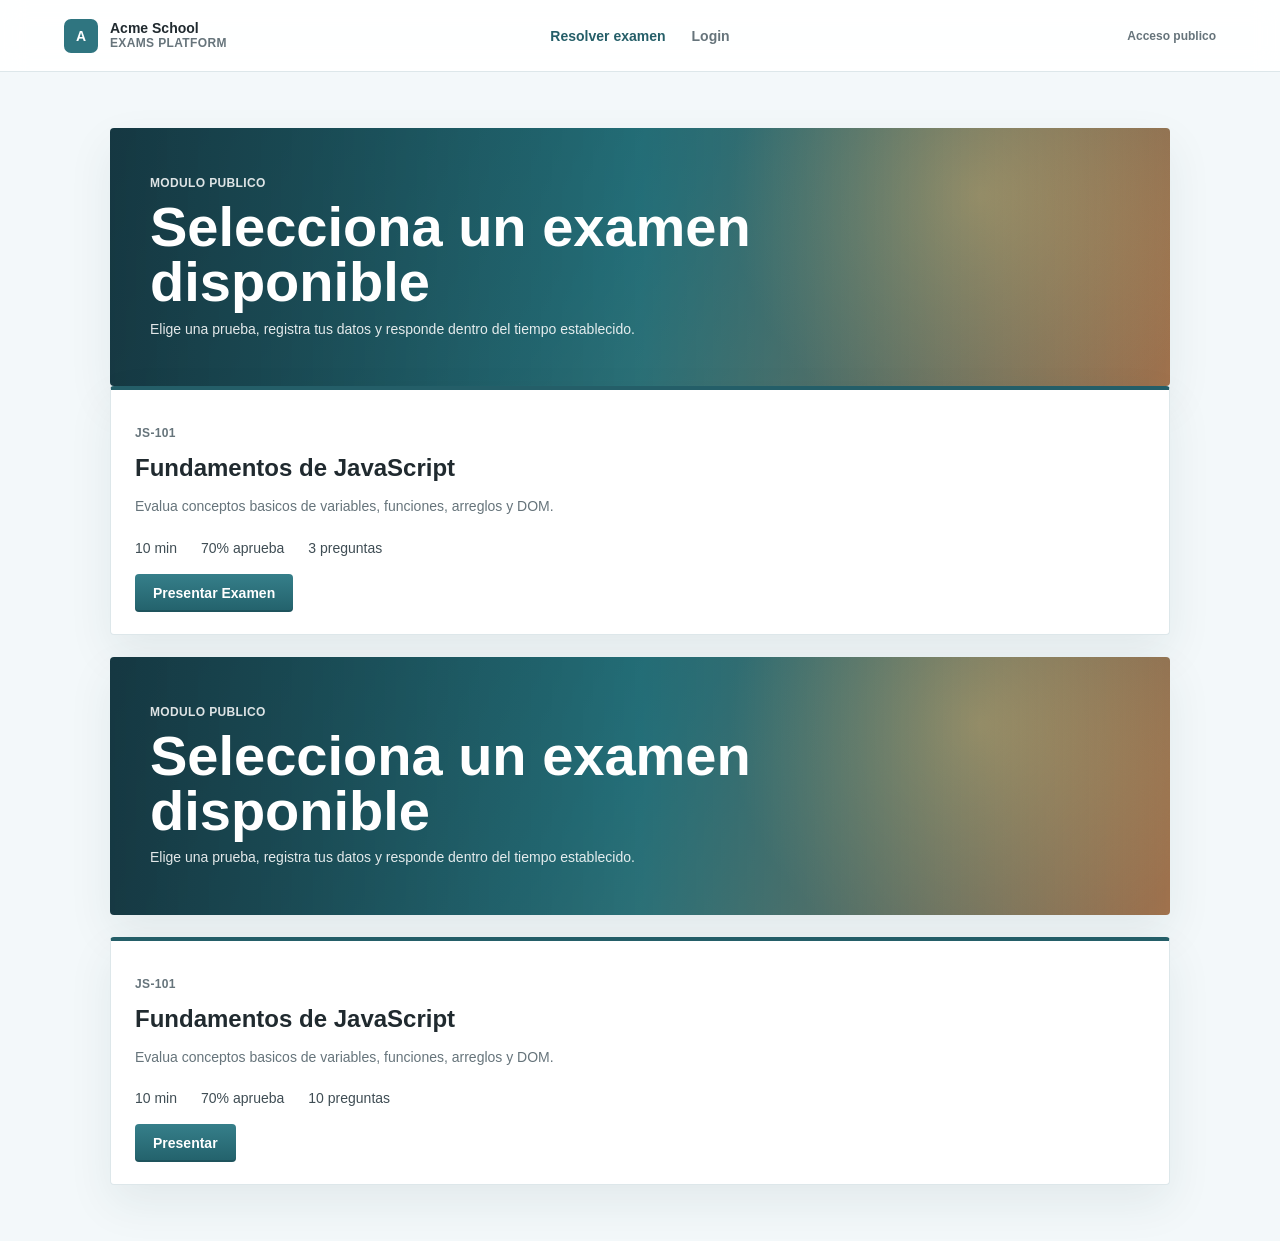
==== commit e5419dca: "Merge branch 'main' into johan" ====
--- a/index.html
+++ b/index.html
@@ -5,6 +5,7 @@
   <meta name="viewport" content="width=device-width, initial-scale=1.0">
   <title>Acme School | Resolver examen</title>
   <link rel="stylesheet" href="style.css">
+  <script src="script.js" defer></script>
 </head>
 <body>
   <header class="app-header">
@@ -25,6 +26,7 @@
   </header>
 
   <main class="view public-view">
+    <exam-hub-view></exam-hub-view>
     <div class="hero-card">
       <span>Modulo publico</span>
       <h1>Selecciona un examen disponible</h1>
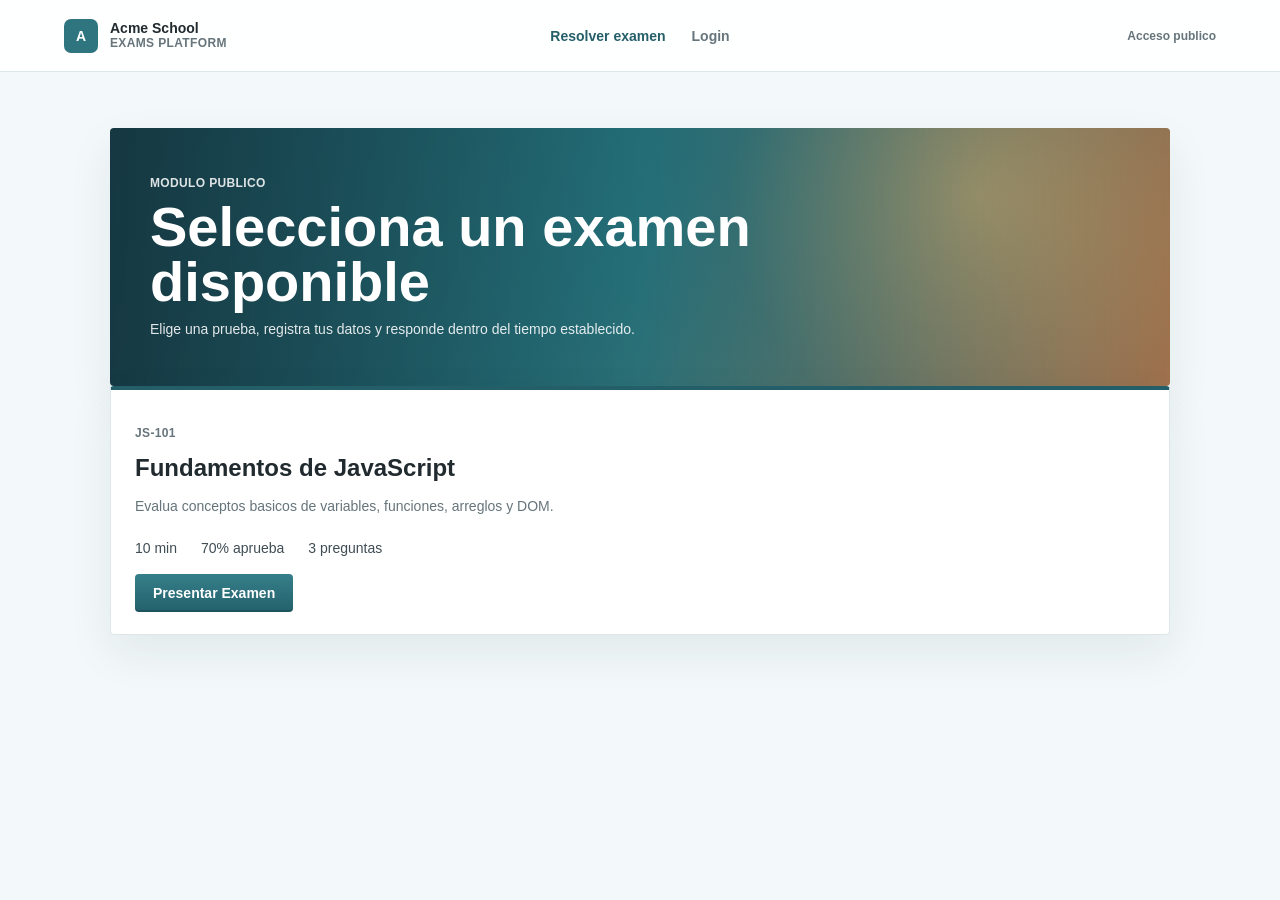
==== commit 20f67b30: "fix: quitar logica duplicada de examenes" ====
--- a/index.html
+++ b/index.html
@@ -27,23 +27,6 @@
 
   <main class="view public-view">
     <exam-hub-view></exam-hub-view>
-    <div class="hero-card">
-      <span>Modulo publico</span>
-      <h1>Selecciona un examen disponible</h1>
-      <p>Elige una prueba, registra tus datos y responde dentro del tiempo establecido.</p>
-    </div>
-
-    <article class="exam-card">
-      <p class="code">JS-101</p>
-      <h2>Fundamentos de JavaScript</h2>
-      <p>Evalua conceptos basicos de variables, funciones, arreglos y DOM.</p>
-      <div class="meta-row">
-        <span>10 min</span>
-        <span>70% aprueba</span>
-        <span>10 preguntas</span>
-      </div>
-      <a class="primary-button" href="registro.html">Presentar</a>
-    </article>
   </main>
 </body>
 </html>
--- a/style.css
+++ b/style.css
@@ -118,6 +118,12 @@
   letter-spacing: 0;
 }
 
+.logout-button {
+  border: 0;
+  background: transparent;
+  cursor: pointer;
+}
+
 .view {
   width: min(100% - 48px, 1060px);
   min-height: calc(100vh - 72px);
@@ -454,6 +460,14 @@
   font-size: 12px;
 }
 
+.form-message {
+  min-height: 18px;
+  margin: 12px 0 0;
+  color: var(--danger);
+  font-size: 12px;
+  font-weight: 800;
+}
+
 .field-help {
   display: block;
   margin-top: 6px;
@@ -563,6 +577,12 @@
   background: var(--surface-soft);
 }
 
+.question-actions {
+  display: flex;
+  flex-wrap: wrap;
+  gap: 10px;
+}
+
 .answer-row {
   display: flex !important;
   grid-template-columns: none;
@@ -580,6 +600,15 @@
 .answer-row input[type="text"] {
   width: 100%;
   min-height: 34px;
+}
+
+.empty-state {
+  padding: 16px;
+  border: 1px dashed var(--line);
+  border-radius: 4px;
+  background: var(--surface-soft);
+  color: var(--muted);
+  text-align: center;
 }
 
 @media (max-width: 900px) {
